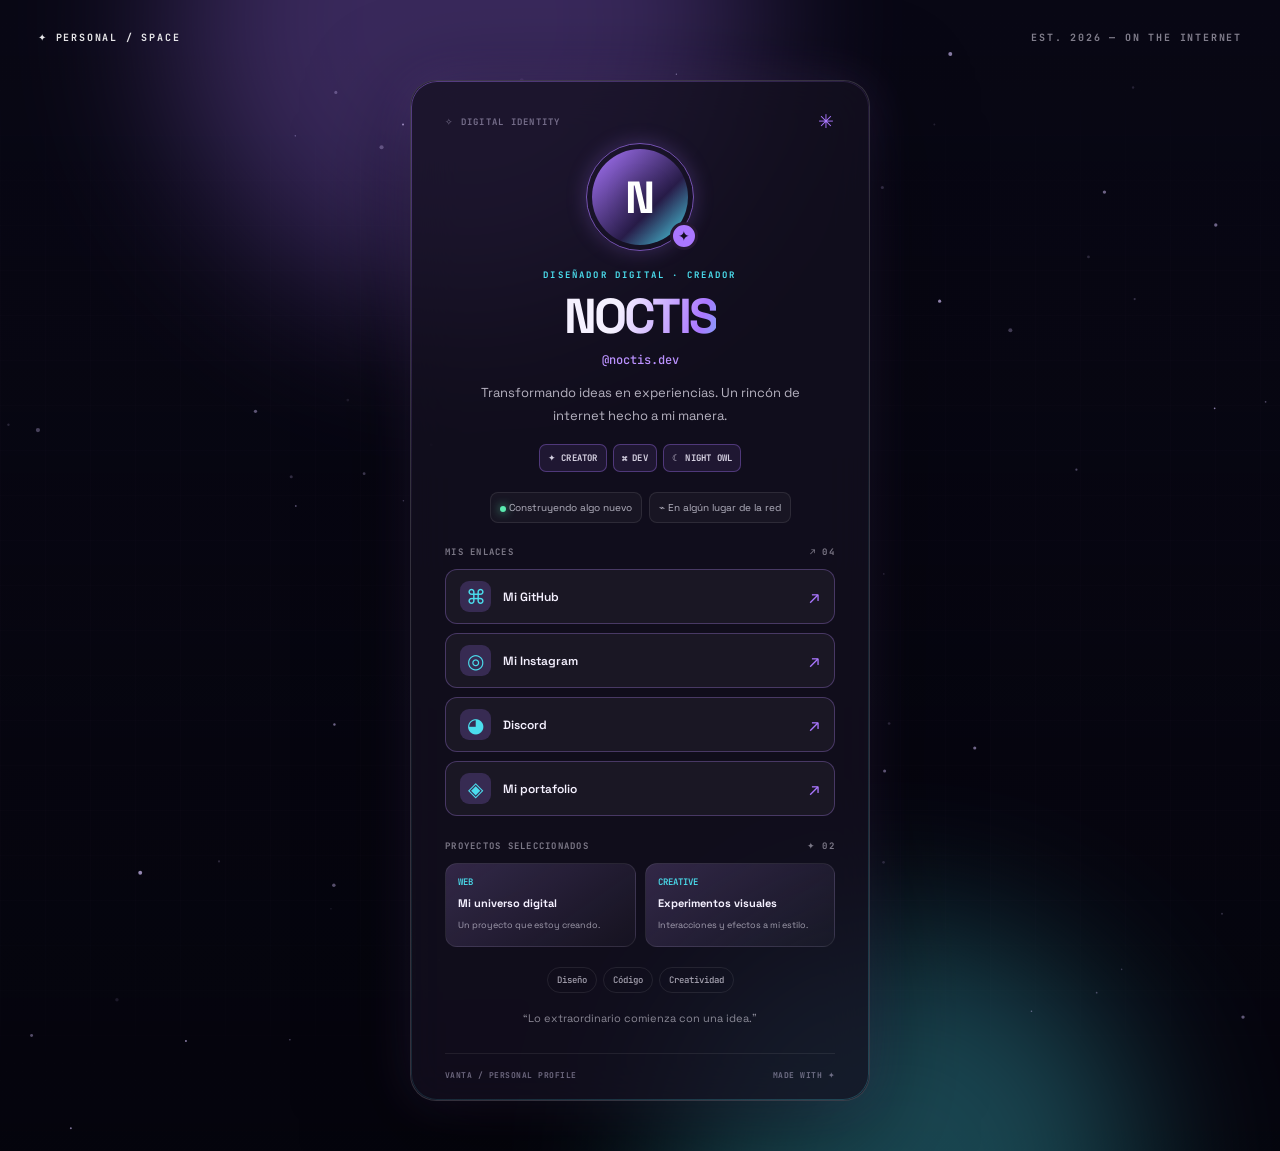
==== index.html @ fd4ee0ab "Add files via upload" ====
<!doctype html>
<html lang="es">
<head>
  <meta charset="utf-8">
  <meta name="viewport" content="width=device-width, initial-scale=1">
  <meta name="theme-color" content="#080714">
  <meta name="description" content="Un espacio personal de diseño y enlaces.">
  <title>NOCTIS — Mi espacio</title>
  <link rel="preconnect" href="https://fonts.googleapis.com">
  <link rel="preconnect" href="https://fonts.gstatic.com" crossorigin>
  <link href="https://fonts.googleapis.com/css2?family=DM+Sans:wght@400;500;600;700;800&family=Space+Grotesk:wght@400;500;600;700&family=JetBrains+Mono:wght@400;500;600;700&display=swap" rel="stylesheet">
  <link rel="stylesheet" href="styles.css">
</head>
<body class="public-page">
  <main id="profile-root" aria-label="Perfil personalizado"></main>
  <script src="profile.js"></script>
  <script>
    fetch('./config.json', {cache:'no-store'})
      .then(response => { if (!response.ok) throw Error('config.json no disponible'); return response.json(); })
      .then(config => ProfileStudio.render(document.getElementById('profile-root'), config, {mode:'public'}))
      .catch(() => ProfileStudio.render(document.getElementById('profile-root'), ProfileStudio.defaults, {mode:'public'}));
  </script>
</body>
</html>
---- styles.css ----
/* VANTA STUDIO — estilo original, sin assets de guns.lol */
:root{font-family:'DM Sans',sans-serif;color:#eeedf8;background:#090810;font-synthesis:none;font-smooth:always;}
*{box-sizing:border-box}
html,body{margin:0;min-height:100%;}
button,input,select,textarea{font:inherit}
button{cursor:pointer}
a{text-decoration:none;color:inherit}
:focus-visible{outline:2px solid #b59afc;outline-offset:4px}
.public-page{background:#080714}
.profile-host{width:100%;height:100%;}
.profile-stage{--accent:#aa77ff;--accent-2:#4bdded;--canvas-bg:#080714;--profile-text:#f5f1ff;--glass-alpha:.76;--glass-blur:22px;--card-radius:26px;position:relative;isolation:isolate;min-height:100vh;width:100%;display:flex;align-items:center;justify-content:center;flex-direction:column;overflow:hidden;padding:80px 22px 50px;background:var(--canvas-bg);color:var(--profile-text);font-family:'Space Grotesk',sans-serif}
.profile-stage[data-font='mono']{font-family:'JetBrains Mono',monospace}
.profile-stage[data-font='sans']{font-family:'DM Sans',sans-serif}
.scene-bg{position:absolute;inset:0;z-index:-5;background-position:center;background-size:cover;filter:brightness(.8)}
.scene-bg:after{content:'';position:absolute;inset:0;background:linear-gradient(180deg,transparent 0%,rgba(2,2,8,.24) 46%,rgba(2,2,8,.55))}
.scene-media{position:absolute;inset:0;width:100%;height:100%;object-fit:cover}
.orb{position:absolute;border-radius:50%;filter:blur(80px);z-index:-4;opacity:.3;pointer-events:none;animation:orbFloat 16s ease-in-out infinite alternate}
.orb-one{width:580px;height:580px;top:-270px;left:calc(50% - 470px);background:var(--accent)}
.orb-two{width:480px;height:480px;right:calc(50% - 500px);bottom:-260px;background:var(--accent-2);animation-delay:-8s}
.no-orbs .orb{display:none}
.scene-grid{position:absolute;inset:0;z-index:-3;opacity:.16;pointer-events:none;background-image:linear-gradient(rgba(221,207,255,.06) 1px,transparent 1px),linear-gradient(90deg,rgba(221,207,255,.06) 1px,transparent 1px);background-size:45px 45px;mask-image:linear-gradient(to bottom,transparent,black 22%,black 80%,transparent)}
.particles-canvas{position:absolute;inset:0;width:100%;height:100%;z-index:-1;pointer-events:none}
.cursor-layer{position:absolute;inset:0;pointer-events:none;z-index:6;overflow:hidden}
.cursor-spark{position:absolute;width:8px;height:8px;border:1px solid var(--accent);background:var(--accent-2);border-radius:50%;box-shadow:0 0 18px var(--accent)}
.profile-hud{position:absolute;top:31px;left:38px;right:38px;display:flex;align-items:center;justify-content:space-between;gap:18px;letter-spacing:.18em;font:700 10px 'JetBrains Mono',monospace;color:rgba(245,241,255,.64)}
.hud-logo{color:rgba(255,255,255,.9)}.hud-secondary{opacity:.8}
.profile-card{position:relative;width:100%;max-width:460px;padding:28px 34px 20px;border-radius:var(--card-radius);border:1px solid rgba(255,255,255,.15);background:rgba(20,17,32,var(--glass-alpha));backdrop-filter:blur(var(--glass-blur));-webkit-backdrop-filter:blur(var(--glass-blur));box-shadow:0 25px 100px rgba(0,0,0,.53),0 0 50px color-mix(in srgb,var(--accent) 15%,transparent);transition:transform .25s ease,box-shadow .25s ease;z-index:2}
.profile-stage[data-layout='wide'] .profile-card{max-width:670px}
.profile-stage.no-glow .profile-card{box-shadow:0 22px 80px rgba(0,0,0,.50)}
.profile-card:before{content:'';position:absolute;inset:0;pointer-events:none;border-radius:inherit;padding:1px;background:linear-gradient(145deg,color-mix(in srgb,var(--accent) 65%,transparent),transparent 36%,color-mix(in srgb,var(--accent-2) 35%,transparent));-webkit-mask:linear-gradient(#fff 0 0) content-box,linear-gradient(#fff 0 0);-webkit-mask-composite:xor;mask-composite:exclude;opacity:.65}
.card-topbar,.block-label,.card-footer{display:flex;justify-content:space-between;align-items:center;gap:10px;font:700 9px 'JetBrains Mono',monospace;letter-spacing:.14em;color:rgba(230,220,255,.44)}
.corner-cross{font-size:19px;color:var(--accent);font-weight:400}
.profile-heading{text-align:center;padding-top:9px}
.avatar-outer{width:108px;height:108px;margin:0 auto 18px;padding:5px;border:1px solid color-mix(in srgb,var(--accent) 65%,transparent);border-radius:50%;box-shadow:0 0 20px color-mix(in srgb,var(--accent) 25%,transparent);position:relative}
.avatar-face{width:100%;height:100%;border-radius:inherit;overflow:hidden;background:linear-gradient(135deg,var(--accent),#281c49 62%,var(--accent-2));display:flex;align-items:center;justify-content:center}
.avatar-face img{height:100%;width:100%;object-fit:cover}
.avatar-initial{font-weight:700;color:white;font-size:45px;text-shadow:0 2px 20px rgba(0,0,0,.25)}
.avatar-spark{position:absolute;right:-5px;bottom:0;background:var(--accent);color:#130d20;width:28px;height:28px;border:3px solid #241831;border-radius:50%;display:grid;place-items:center;font-size:14px}
.profile-subtitle{font:700 9px 'JetBrains Mono',monospace;letter-spacing:.24em;color:var(--accent-2);text-transform:uppercase;margin-bottom:8px}
.profile-name{font-size:clamp(35px,5vw,49px);line-height:1.12;letter-spacing:-.055em;font-weight:700;margin:0;display:inline-block;text-wrap:balance}
.profile-stage[data-title='shine'] .profile-name{background:linear-gradient(105deg,var(--profile-text) 15%,var(--accent) 37%,var(--accent-2) 50%,var(--profile-text) 65%);background-size:250% auto;background-clip:text;color:transparent;animation:titleShine 7s linear infinite}
.profile-stage[data-title='neon'] .profile-name{text-shadow:0 0 12px var(--accent),0 0 36px color-mix(in srgb,var(--accent) 45%,transparent)}
.profile-stage[data-title='glitch'] .profile-name{animation:glitch 4.5s infinite}
.profile-stage.no-gradient .profile-name{background:none;color:var(--profile-text)}
.profile-username{font:500 12px 'JetBrains Mono',monospace;color:color-mix(in srgb,var(--accent) 80%,#ffffff);margin:8px 0 14px}
.profile-bio{max-width:360px;margin:0 auto 17px;white-space:pre-line;color:color-mix(in srgb,var(--profile-text) 72%,transparent);font-size:13px;line-height:1.75}
.profile-badges{display:flex;flex-wrap:wrap;gap:6px;justify-content:center;margin:0 0 20px}
.profile-badge{font:700 9px 'JetBrains Mono',monospace;letter-spacing:.025em;border:1px solid color-mix(in srgb,var(--accent) 35%,transparent);padding:7px 8px;border-radius:7px;background:color-mix(in srgb,var(--accent) 10%,transparent);color:color-mix(in srgb,var(--profile-text) 85%,transparent)}
.profile-info{display:flex;flex-wrap:wrap;align-items:center;justify-content:center;gap:7px;font-size:10px;margin:4px 0 23px;color:rgba(239,237,250,.73)}
.profile-info>span{border:1px solid rgba(255,255,255,.09);border-radius:8px;padding:8px 9px;background:rgba(255,255,255,.035)}
.online-dot,.live-dot,.status-indicator{display:inline-block;vertical-align:middle;flex-shrink:0;width:6px;height:6px;background:#5bebb0;border-radius:100%;box-shadow:0 0 10px rgba(91,235,176,.9)}
.block-label{margin:20px 0 11px;color:color-mix(in srgb,var(--profile-text) 47%,transparent)}
.profile-links{display:grid;grid-template-columns:1fr;gap:9px}
.profile-stage[data-layout='wide'] .profile-links{grid-template-columns:repeat(2,minmax(0,1fr))}
.profile-link{min-width:0;display:flex;align-items:center;gap:12px;border:1px solid color-mix(in srgb,var(--accent) 25%,rgba(255,255,255,.05));background:rgba(255,255,255,.045);padding:11px 14px;border-radius:12px;min-height:53px;transition:transform .2s,border-color .2s,background .2s;color:var(--profile-text)}
.profile-link:hover,.profile-link:focus-visible{border-color:var(--accent);background:color-mix(in srgb,var(--accent) 17%,rgba(40,36,61,.6));transform:translateY(-2px)}
.profile-stage[data-buttons='solid'] .profile-link{background:color-mix(in srgb,var(--accent) 32%,rgba(19,15,36,.85))}
.profile-stage[data-buttons='outline'] .profile-link{background:transparent;border-color:color-mix(in srgb,var(--accent) 65%,transparent)}
.link-symbol{width:31px;height:31px;border-radius:9px;display:grid;place-items:center;background:color-mix(in srgb,var(--accent) 17%,rgba(40,34,60,.45));color:var(--accent-2);font:700 20px 'Space Grotesk',sans-serif}
.link-text{flex:1;overflow:hidden;text-overflow:ellipsis;white-space:nowrap;font-weight:600;font-size:12px}.link-arrow{color:var(--accent);font-size:18px}
.project-label{margin-top:24px}.project-grid{display:grid;grid-template-columns:repeat(2,minmax(0,1fr));gap:9px}
.project-tile{display:flex;flex-direction:column;gap:8px;border-radius:12px;padding:12px 12px 14px;background:linear-gradient(145deg,color-mix(in srgb,var(--accent) 15%,rgba(255,255,255,.055)),rgba(255,255,255,.022));border:1px solid rgba(255,255,255,.075);transition:transform .2s,border-color .2s;min-width:0}
a.project-tile:hover{transform:translateY(-2px);border-color:var(--accent)}.project-tile strong{font-size:11px;line-height:1.3}.project-tile small{font-size:9px;line-height:1.5;color:color-mix(in srgb,var(--profile-text) 60%,transparent)}.project-tag{font:600 9px 'JetBrains Mono',monospace;color:var(--accent-2)}
.skills-row{display:flex;flex-wrap:wrap;justify-content:center;gap:6px;margin:20px 0 5px}.skill-chip{font:500 9px 'JetBrains Mono',monospace;border:1px solid rgba(255,255,255,.13);border-radius:40px;padding:6px 9px;opacity:.65}
.profile-quote{color:color-mix(in srgb,var(--profile-text) 53%,transparent);font-size:11px;font-style:italic;text-align:center;line-height:1.6;margin:17px 0 0}
.music-player{display:flex;gap:12px;align-items:center;background:rgba(7,5,15,.37);border:1px solid rgba(255,255,255,.09);border-radius:12px;margin-top:18px;padding:10px 12px}.music-disc{display:grid;place-items:center;border:2px solid color-mix(in srgb,var(--accent) 50%,transparent);border-radius:50%;height:37px;width:37px;font-size:21px;color:var(--accent)}.spinning{animation:spin 2s linear infinite}.song-meta{flex:1;min-width:0;display:flex;flex-direction:column;gap:3px}.song-meta strong{font-size:11px;overflow:hidden;text-overflow:ellipsis;white-space:nowrap}.song-meta small{font:500 8px 'JetBrains Mono',monospace;letter-spacing:.13em;opacity:.5}.music-button{border:0;background:var(--accent);color:#15101c;width:31px;height:31px;border-radius:50%;font-size:13px;font-weight:700}.music-player audio{display:none}
.local-clock{text-align:center;margin:16px 0 0;font:10px 'JetBrains Mono',monospace;color:var(--accent-2)}
.card-footer{margin-top:25px;padding-top:16px;border-top:1px solid rgba(255,255,255,.075);font-size:8px;letter-spacing:.06em}
.profile-stage[data-alignment='left'] .profile-heading{text-align:left}.profile-stage[data-alignment='left'] .avatar-outer{margin-left:0}.profile-stage[data-alignment='left'] .profile-bio{margin-left:0}.profile-stage[data-alignment='left'] .profile-badges,.profile-stage[data-alignment='left'] .profile-info,.profile-stage[data-alignment='left'] .skills-row{justify-content:flex-start}.profile-stage[data-alignment='left'] .profile-quote{text-align:left}
.intro-screen{position:absolute;inset:0;z-index:15;background:rgba(5,4,13,.92);backdrop-filter:blur(20px);display:grid;place-items:center;transition:opacity .5s ease}.intro-leaving{opacity:0;pointer-events:none}.intro-content{text-align:center;padding:25px}.intro-mark{font-size:60px;color:var(--accent);text-shadow:0 0 50px var(--accent);margin-bottom:25px}.intro-heading{font:700 clamp(20px,4vw,32px) 'Space Grotesk';letter-spacing:.08em}.intro-content p{opacity:.6;font-size:12px}.intro-button{background:var(--accent);border:0;padding:15px 22px;border-radius:12px;color:#120c1e;font-weight:800;margin-top:15px}
.profile-stage.is-preview{min-height:650px;padding:72px 16px 45px}.profile-stage.is-preview .profile-card{max-width:min(460px,100%);padding:23px 22px 17px}.profile-stage.is-preview[data-layout='wide'] .profile-card{max-width:min(620px,100%)}.profile-stage.is-preview .profile-hud{left:19px;right:19px;top:19px;font-size:8px}.profile-stage.is-preview .avatar-outer{width:85px;height:85px}.profile-stage.is-preview .profile-name{font-size:35px}.profile-stage.is-preview .profile-bio{font-size:11px}.profile-stage.is-preview .hud-secondary{display:none}.profile-stage.is-preview .profile-link{min-height:46px;padding:8px}.profile-stage.is-preview .card-footer{font-size:7px}
@keyframes titleShine{to{background-position:250% center}}@keyframes spin{to{transform:rotate(360deg)}}@keyframes orbFloat{to{transform:translate(130px,85px) scale(.88)}}@keyframes glitch{0%,91%,100%{text-shadow:none;transform:translate(0)}92%{text-shadow:2px 0 var(--accent),-2px 0 var(--accent-2);transform:translate(2px)}94%{text-shadow:-2px 0 var(--accent),2px 0 var(--accent-2);transform:translate(-2px)}96%{text-shadow:none;transform:translate(0)}}

/* EDITOR */
.editor-page{font-family:'DM Sans',sans-serif;background:#0a0911;color:#efecf8}
.studio-shell{min-height:100vh;display:grid;grid-template-columns:235px minmax(0,1fr)}
.studio-sidebar{position:sticky;top:0;height:100vh;display:flex;flex-direction:column;background:#100f18;border-right:1px solid #24212d;padding:26px 14px 20px}
.studio-brand{display:flex;gap:12px;align-items:center;padding:5px 15px 35px}.brand-logo{width:37px;height:37px;border-radius:12px;background:#9f73f6;box-shadow:0 0 25px rgba(159,115,246,.32);display:grid;place-items:center;font-size:26px;color:#171021}.studio-brand b{display:block;letter-spacing:.19em;font-size:15px}.studio-brand small{display:block;margin-top:3px;font:600 8px 'JetBrains Mono',monospace;letter-spacing:.06em;color:#7e788d}
.sidebar-caption{font:700 9px 'JetBrains Mono',monospace;letter-spacing:.13em;color:#686371;padding:0 17px 13px}.studio-nav{display:flex;flex-direction:column;gap:5px}.nav-item{display:flex;align-items:center;gap:13px;text-align:left;padding:12px 15px;border:1px solid transparent;border-radius:10px;background:none;color:#9995a5;font-size:12px;font-weight:700;transition:.2s}.nav-item>span{font-size:18px;min-width:20px;text-align:center;color:#87819d}.nav-item:hover{background:#201b2b;color:#fff}.nav-item.active{color:#e7d7ff;background:linear-gradient(90deg,#382449,#241a2e);border-color:#5e3e73}.nav-item.active>span{color:#bd93fd}
.sidebar-bottom{margin-top:auto;border-top:1px solid #25212c;padding:22px 14px 0;font-size:10px;color:#aaa6b4;line-height:1.9}.sidebar-bottom small{display:block;color:#77717f;font-size:10px}.status-indicator{margin-right:8px}
.studio-workspace{min-width:0}.studio-header{height:72px;background:#0e0d16;border-bottom:1px solid #25212e;display:flex;justify-content:space-between;align-items:center;gap:15px;padding:0 30px}.crumbs{font:700 10px 'JetBrains Mono',monospace;letter-spacing:.08em;color:#8e889c}.crumbs span{color:#514b59;margin:0 9px}.crumbs b{color:#d6cfdd}.header-actions{display:flex;align-items:center;gap:10px}.draft-status{font-size:10px;color:#8f8a9c;white-space:nowrap}.ui-btn{border:1px solid #4b405c;border-radius:10px;padding:10px 14px;color:#f6efff;background:#211b2d;font-size:11px;font-weight:800;white-space:nowrap;display:inline-flex;align-items:center;justify-content:center;gap:8px;transition:filter .2s,transform .2s}.ui-btn:hover{filter:brightness(1.2);transform:translateY(-1px)}.ui-btn.primary{background:#a579fa;border-color:#a579fa;color:#180b2c}.ui-btn.ghost{background:transparent;border-color:#373140;color:#d2ccd9}.ui-btn.secondary{background:#30223e;border-color:#644574}
.studio-main{display:grid;grid-template-columns:minmax(330px,550px) minmax(400px,1fr);max-width:1560px;margin:0 auto;gap:35px;padding:40px 38px 75px}.edit-pane{min-width:0}.section-topline{font:700 9px 'JetBrains Mono',monospace;letter-spacing:.13em;color:#9c7ec9}.section-topline span{margin:0 8px}.edit-pane h1{font-size:clamp(24px,3vw,35px);font-weight:800;letter-spacing:-.045em;margin:16px 0 8px}.title-dot{color:#a778ff}.section-description{font-size:12px;color:#928c9d;line-height:1.65;margin:0 0 31px}
.editor-fields{display:flex;flex-direction:column;gap:18px}.edit-group{border:1px solid #2d2935;border-radius:16px;background:#12111b;padding:20px 21px}.group-head{display:flex;align-items:center;justify-content:space-between;gap:10px;margin-bottom:17px}.group-head h2{font-size:13px;font-weight:800;margin:0}.group-head span{font:700 9px 'JetBrains Mono',monospace;color:#9c77cb}.group-desc{font-size:11px;color:#858090;margin:-5px 0 17px;line-height:1.65}.field{display:flex;flex-direction:column;gap:7px;margin:13px 0}.field:last-child{margin-bottom:0}.field label,.field-label{font-size:11px;font-weight:700;color:#d3cede}.field small{color:#726d7e;font-size:10px;line-height:1.5}.field input:not([type='checkbox']):not([type='color']):not([type='range']),.field textarea,.field select,.collection-item input:not([type="checkbox"]),.collection-item select{outline:none;width:100%;border:1px solid #302c3b;border-radius:9px;padding:11px 12px;background:#1a1824;color:#f4effc;font-size:11px;min-height:39px;transition:border-color .2s}.field input:focus,.field textarea:focus,.field select:focus,.collection-item input:focus{border-color:#a678ed!important}.field textarea{resize:vertical;min-height:80px;line-height:1.5}.field select{appearance:auto}.field-grid{display:grid;grid-template-columns:repeat(2,minmax(0,1fr));gap:0 13px}.field input[type='range']{width:100%;accent-color:#b081fe;cursor:pointer}.range-head{display:flex;align-items:center;justify-content:space-between}.range-head output{color:#a98bcc;font:700 10px 'JetBrains Mono',monospace}.color-input-wrap{display:flex;align-items:center;gap:9px}.color-input-wrap input[type='color']{width:40px;height:38px;flex-shrink:0;border:1px solid #37313f;padding:3px;border-radius:10px;background:#24202d;cursor:pointer}.color-input-wrap code{font:600 11px 'JetBrains Mono',monospace;color:#b4acbf}
.toggle-row{display:flex;align-items:center;justify-content:space-between;gap:10px;padding:13px 0;border-bottom:1px solid #292632}.toggle-row:last-child{border:0;padding-bottom:0}.toggle-row strong{display:block;font-size:11px}.toggle-row small{display:block;margin-top:5px;color:#837d8b;font-size:10px;line-height:1.45}.toggle-row input[type='checkbox'],.collection-visible{appearance:none;width:36px;height:21px;border-radius:30px;flex-shrink:0;position:relative;background:#393541;border:1px solid #4a4255;cursor:pointer;transition:.2s}.toggle-row input[type='checkbox']:before,.collection-visible:before{content:'';position:absolute;left:3px;top:3px;background:#aaa4b6;width:13px;height:13px;border-radius:50%;transition:.2s}.toggle-row input:checked,.collection-visible:checked{background:#9f70ef;border-color:#ad85fb}.toggle-row input:checked:before,.collection-visible:checked:before{left:18px;background:white}
.preset-grid{display:grid;grid-template-columns:repeat(3,1fr);gap:8px}.preset{height:72px;display:flex;flex-direction:column;align-items:flex-start;justify-content:flex-end;padding:10px;border:1px solid #3a3443;border-radius:11px;font:700 10px 'JetBrains Mono',monospace;color:#fff;text-shadow:0 1px 8px #000}.preset.active{border-color:#d6b8ff;box-shadow:inset 0 0 0 1px #d6b8ff}.preset[data-preset='nebula']{background:linear-gradient(125deg,#0a0619,#8054d6,#35b6ce)}.preset[data-preset='ember']{background:linear-gradient(125deg,#150810,#d1526c,#eaa04d)}.preset[data-preset='frost']{background:linear-gradient(125deg,#071824,#2787cc,#a5edff)}.preset[data-preset='forest']{background:linear-gradient(125deg,#071810,#257d66,#c0ffcc)}.preset[data-preset='mono']{background:linear-gradient(125deg,#0b0b0f,#393946,#dedee9)}.preset[data-preset='sunset']{background:linear-gradient(125deg,#1e0c24,#b14f9e,#f0ae7c)}
.collection-list{display:flex;flex-direction:column;gap:10px}.collection-item{background:#191622;border:1px solid #34303b;border-radius:12px;padding:13px}.item-top{display:flex;align-items:center;justify-content:space-between;gap:8px;margin-bottom:10px}.item-top strong{font:600 10px 'JetBrains Mono',monospace;color:#bdb5cd}.item-actions{display:flex;align-items:center;gap:5px}.small-icon-btn{height:27px;min-width:28px;background:#272331;color:#c3b5d2;border:1px solid #403746;border-radius:7px;font-size:13px}.small-icon-btn:hover{background:#382c48}.small-icon-btn.danger{color:#ffa9b1}.collection-grid{display:grid;grid-template-columns:minmax(0,1fr) minmax(0,1fr);gap:8px}.collection-item input:not([type="checkbox"]),.collection-item select{min-height:36px!important}.collection-item .full{grid-column:1/-1}.collection-item label{font-size:9px;color:#87818f;display:flex;flex-direction:column;gap:6px}.add-item{border:1px dashed #6a4d80;background:#1c1628;color:#d0b7f0;border-radius:10px;padding:12px;font-size:11px;font-weight:700;width:100%;margin-top:10px}.add-item:hover{background:#342243}.code-help{font:10px 'JetBrains Mono',monospace;background:#1a1627;color:#a8a0b7;border:1px solid #373144;padding:13px;border-radius:9px;line-height:1.7}.editor-bottom{margin-top:26px;display:flex;align-items:center;gap:15px}.editor-bottom span{font-size:10px;color:#777180;line-height:1.5}.action-stack{display:flex;flex-wrap:wrap;gap:9px}.editor-help{font-size:11px;line-height:1.85;color:#aaa2b6}.editor-help strong{color:#ede8f5}
.preview-pane{min-width:0;align-self:start;position:sticky;top:24px}.preview-header{display:flex;justify-content:space-between;align-items:center;gap:10px;margin:0 0 13px;padding:0 2px;font:800 10px 'JetBrains Mono',monospace;color:#ded8e7;letter-spacing:.08em}.preview-header small{margin-left:10px;font-size:9px;color:#736c80;letter-spacing:0}.live-dot{margin-right:7px}.preview-devices{display:flex;gap:5px;background:#16131e;border:1px solid #302a39;border-radius:8px;padding:3px}.device-button{background:none;color:#7f788e;border:0;border-radius:6px;width:27px;height:26px;font-size:17px}.device-button.active{background:#393049;color:#e5d0ff}.preview-outer{background:#1a1821;padding:8px;border:1px solid #332e3d;border-radius:17px;box-shadow:0 25px 65px rgba(0,0,0,.26)}.preview-window{width:100%;height:min(75vh,790px);min-height:500px;overflow:auto;background:#080714;border-radius:11px;scrollbar-width:thin;scrollbar-color:#6c517e #191321;transition:width .25s;margin:0 auto}.preview-window.mobile-view{width:min(100%,375px)}.preview-note{text-align:center;font-size:10px;color:#77717e;margin-top:12px;line-height:1.5}.preview-note code{font-family:'JetBrains Mono',monospace;color:#ae85ed}
.toast{position:fixed;right:25px;bottom:25px;z-index:99;background:#30203e;border:1px solid #8555a7;padding:13px 18px;border-radius:12px;box-shadow:0 10px 30px rgba(0,0,0,.25);color:#f2e9fc;font-size:12px;opacity:0;pointer-events:none;transform:translateY(14px);transition:.25s}.toast.show{opacity:1;transform:translateY(0)}
@media(max-width:1200px){.studio-main{grid-template-columns:minmax(320px,1fr) minmax(380px,1fr);gap:24px;padding:28px 22px 60px}.studio-shell{grid-template-columns:205px minmax(0,1fr)}.studio-sidebar{padding-left:8px;padding-right:8px}.studio-header{padding:0 20px}}
@media(max-width:990px){.studio-main{display:flex;flex-direction:column-reverse;padding:27px 26px 60px}.preview-pane{position:static;width:100%}.preview-window{height:460px;min-height:460px}.edit-pane{width:100%}.editor-fields{max-width:750px}}
@media(max-width:700px){.studio-shell{display:block}.studio-sidebar{height:auto;position:relative;padding:15px 15px 8px;border-right:0;border-bottom:1px solid #292330}.studio-brand{padding:0 0 12px}.sidebar-caption,.sidebar-bottom{display:none}.studio-nav{flex-direction:row;overflow-x:auto;padding-bottom:8px}.nav-item{flex-shrink:0;padding:9px 11px;font-size:10px}.nav-item>span{font-size:13px;min-width:10px}.studio-header{height:auto;min-height:66px;flex-wrap:wrap;padding:12px 17px}.draft-status{display:none}.header-actions{margin-left:auto}.studio-main{padding:22px 15px 50px}.profile-hud{left:17px;right:17px;top:20px;font-size:8px}.hud-secondary{display:none}.profile-card{padding:22px 22px 17px}.profile-stage{padding:72px 14px 42px}.profile-stage[data-layout='wide'] .profile-links{grid-template-columns:1fr}.profile-info{font-size:9px}.preview-window{height:425px;min-height:425px}.preview-header small{display:none}}
@media(max-width:480px){.field-grid{grid-template-columns:1fr}.preset-grid{grid-template-columns:repeat(2,1fr)}.collection-grid{grid-template-columns:1fr}.collection-item .full{grid-column:auto}.profile-name{font-size:36px}.profile-hud{font-size:7px}.project-grid{grid-template-columns:1fr}.profile-stage.is-preview .profile-card{padding:20px 15px}.studio-main{padding-left:10px;padding-right:10px}.edit-group{padding:15px}.ui-btn{padding:9px 10px}.crumbs{font-size:9px}}
@media(prefers-reduced-motion:reduce){*,*:before,*:after{animation-duration:.01ms!important;transition-duration:.01ms!important;scroll-behavior:auto!important}}
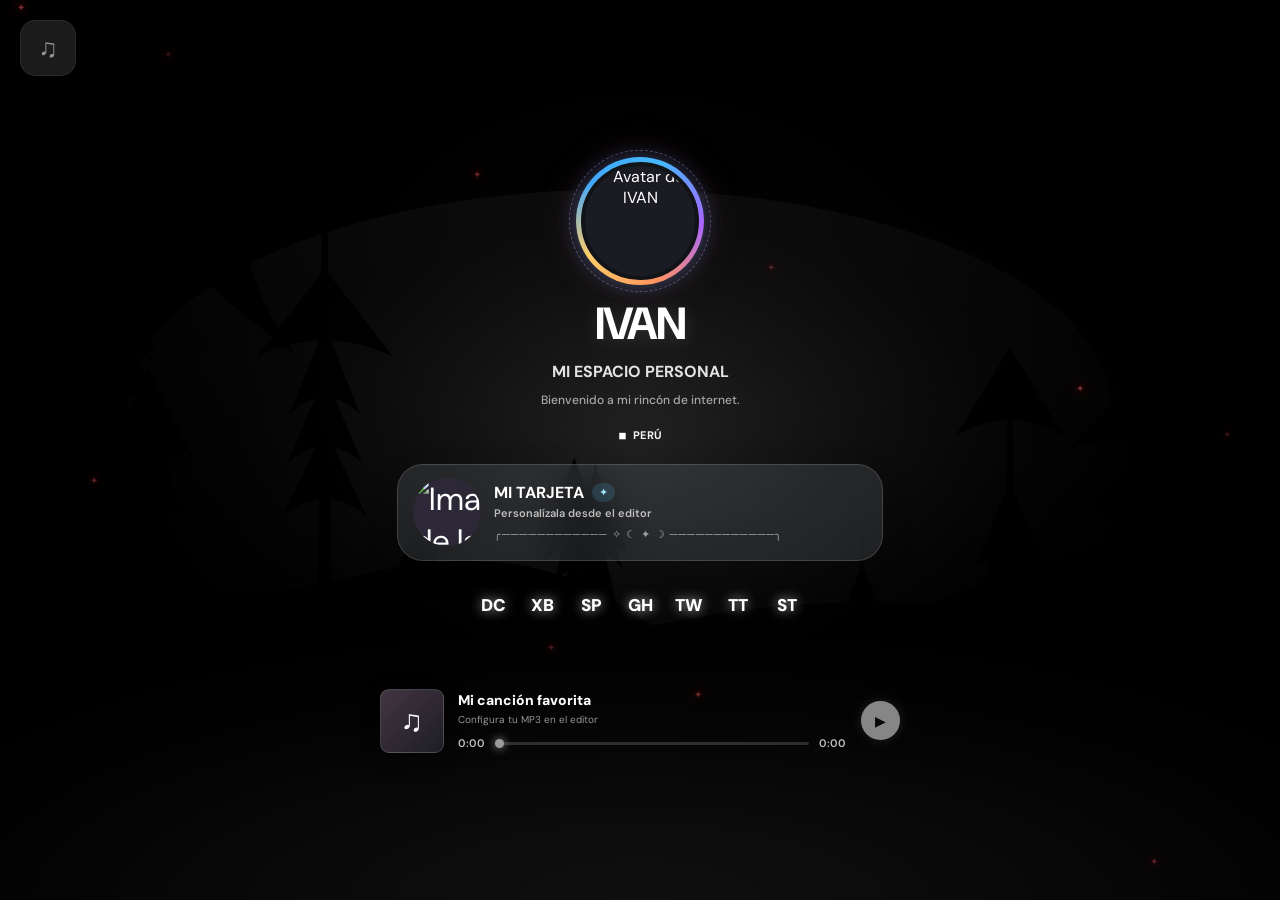
==== commit 357d45e3: "Add files via upload" ====
--- a/index.html
+++ b/index.html
@@ -10,10 +10,12 @@
   <link rel="preconnect" href="https://fonts.gstatic.com" crossorigin>
   <link href="https://fonts.googleapis.com/css2?family=DM+Sans:wght@400;500;600;700;800&family=Space+Grotesk:wght@400;500;600;700&family=JetBrains+Mono:wght@400;500;600;700&display=swap" rel="stylesheet">
   <link rel="stylesheet" href="styles.css">
+  <link rel="stylesheet" href="forest.css">
 </head>
 <body class="public-page">
   <main id="profile-root" aria-label="Perfil personalizado"></main>
   <script src="profile.js"></script>
+  <script src="forest.js"></script>
   <script>
     fetch('./config.json', {cache:'no-store'})
       .then(response => { if (!response.ok) throw Error('config.json no disponible'); return response.json(); })
--- a/forest.css
+++ b/forest.css
@@ -0,0 +1,37 @@
+/* Modo bosque nocturno: una alternativa de perfil de pantalla completa. */
+.forest-stage{--forest-accent:#ffffff;--forest-color:#f7f7f7;--forest-blur:20px;--forest-alpha:.22;--forest-radius:24px;position:relative;isolation:isolate;display:flex;align-items:center;justify-content:center;box-sizing:border-box;min-height:100svh;width:100%;overflow:hidden;background:#08090b;color:var(--forest-color);font-family:'DM Sans',sans-serif;padding:100px 18px 90px}
+.forest-stage[data-font='space']{font-family:'Space Grotesk',sans-serif}.forest-stage[data-font='mono']{font-family:'JetBrains Mono',monospace}
+.forest-backdrop{position:absolute;inset:0;z-index:-4;background-color:#121318;background-image:url("./forest-fallback.svg");background-position:center center;background-size:cover;filter:grayscale(1) brightness(.54) contrast(1.22);transform:scale(1.025)}
+.forest-video{position:absolute;inset:0;width:100%;height:100%;object-fit:cover}
+.forest-overlay{pointer-events:none;position:absolute;inset:0;z-index:-3;background:radial-gradient(ellipse 38% 49% at 50% 43%,rgba(15,15,18,.1),rgba(0,0,0,.46) 90%),linear-gradient(180deg,rgba(0,0,0,.41) 0%,rgba(0,0,0,.34) 45%,rgba(0,0,0,.75) 100%)}
+.forest-fog{pointer-events:none;position:absolute;z-index:-2;left:-20%;bottom:-28%;height:55%;width:140%;filter:blur(74px);opacity:.21;background:radial-gradient(ellipse,rgba(214,213,220,.45),transparent 64%);animation:forest-breathe 19s ease-in-out infinite alternate}
+.forest-particles{position:absolute;inset:0;pointer-events:none;overflow:hidden;z-index:1}.forest-particle{position:absolute;font-size:10px;color:#e95155;text-shadow:0 0 8px #e00,0 0 15px #ed1f3e;animation:forest-fall 18s linear infinite;will-change:transform}
+.forest-column{position:relative;z-index:2;width:min(100%,560px);margin:0 auto;display:flex;align-items:center;flex-direction:column;text-align:center}
+.forest-avatar{position:relative;display:grid;place-items:center;width:128px;height:128px;margin:0 0 15px;border-radius:50%;padding:5px;background:conic-gradient(from 20deg,#45b8ff,#a765ff,#ff935e,#ffce69,#42a7fc,#45b8ff);box-shadow:0 0 20px rgba(112,151,255,.35),0 0 48px rgba(251,140,153,.12);animation:forest-aura 9s linear infinite}
+.forest-avatar:after{content:'';position:absolute;inset:-7px;border-radius:50%;border:1px dashed rgba(205,171,255,.35)}
+.forest-avatar-img{width:100%;height:100%;border:4px solid #111317;object-fit:cover;border-radius:50%;background:#1b1b24}
+.forest-avatar-letter{display:grid;place-items:center;background:#20222b;border:4px solid #111317;border-radius:50%;width:100%;height:100%;font-size:50px;font-weight:800}
+.forest-name{font-size:clamp(35px,5vw,45px);letter-spacing:-.055em;font-weight:800;margin:0;line-height:1.08;color:#fff;text-shadow:0 2px 18px rgba(255,255,255,.15)}
+.forest-subtitle{font-size:clamp(12px,2vw,16px);font-weight:700;margin:11px 0 0;color:rgba(255,255,255,.88);line-height:1.45}
+.forest-bio{font-size:12px;font-weight:500;color:rgba(255,255,255,.62);line-height:1.5;margin:8px 0 0;max-width:460px}
+.forest-location{display:flex;align-items:center;gap:6px;margin:18px 0 0;font-size:11px;font-weight:750;text-transform:uppercase;color:#f4f4f4;letter-spacing:.02em}.forest-location-pin{font-size:12px;color:#fff;transform:rotate(45deg)}
+.forest-status{margin:7px 0 0;font-size:10px;color:rgba(255,255,255,.6)}
+.forest-friend{width:min(100%,486px);min-height:97px;display:flex;align-items:center;gap:13px;text-align:left;margin:21px auto 0;padding:13px 15px;background:rgba(180,185,200,.15);border:1px solid rgba(255,255,255,.15);border-radius:var(--forest-radius);backdrop-filter:blur(var(--forest-blur));-webkit-backdrop-filter:blur(var(--forest-blur));box-shadow:0 9px 35px rgba(0,0,0,.1)}
+.forest-friend-avatar{width:68px;height:68px;flex-shrink:0;border-radius:50%;overflow:hidden;background:#2d2837;display:grid;place-items:center;font-size:32px}.forest-friend-avatar img{width:100%;height:100%;object-fit:cover}.forest-friend-info{min-width:0;flex:1}.forest-friend-head{display:flex;align-items:center;gap:8px;font-size:16px;line-height:1.2}.forest-friend-head strong{overflow:hidden;text-overflow:ellipsis;white-space:nowrap}.forest-friend-badge{font-size:11px;color:#9fe6ff;background:rgba(81,194,247,.17);padding:3px 7px;border-radius:12px}.forest-friend-message{font-size:11px;font-weight:600;color:rgba(255,255,255,.7);margin:4px 0 7px}.forest-friend-decoration{font-size:11px;white-space:nowrap;overflow:hidden;color:rgba(255,255,255,.56);letter-spacing:1px}
+.forest-socials{display:flex;align-items:center;justify-content:center;flex-wrap:wrap;gap:18px;margin-top:26px;width:100%;padding:0 10px}
+.forest-social{display:grid;place-items:center;width:31px;height:36px;color:#fff;transition:transform .18s,filter .18s;filter:drop-shadow(0 0 6px rgba(255,255,255,.72));outline-offset:5px}
+.forest-social:hover,.forest-social:focus-visible{transform:translateY(-4px) scale(1.1);filter:drop-shadow(0 0 12px rgba(255,255,255,.95))}
+.forest-brand{width:30px;height:30px;object-fit:contain;filter:brightness(0) invert(1)}.forest-icon-fallback{font-size:17px;font-weight:900;color:#fff}
+.forest-clock{font-size:11px;letter-spacing:.12em;color:#d0d0d0;margin-top:20px}
+.forest-player{width:min(100%,520px);display:grid;grid-template-columns:64px minmax(0,1fr) 40px;align-items:center;column-gap:14px;margin-top:66px;text-align:left}
+.forest-album{width:64px;height:64px;display:grid;place-items:center;background:linear-gradient(135deg,#433543,#1d1d24);border:1px solid rgba(255,255,255,.15);border-radius:9px;overflow:hidden;color:#fff;font-size:30px;box-shadow:0 3px 20px rgba(0,0,0,.4)}.forest-album img{width:100%;height:100%;object-fit:cover}
+.forest-track{min-width:0}.forest-track-name{display:block;font-size:14px;font-weight:800;white-space:nowrap;overflow:hidden;text-overflow:ellipsis}.forest-track-artist{font-size:10px;display:block;color:rgba(255,255,255,.58);margin-top:4px;white-space:nowrap;overflow:hidden;text-overflow:ellipsis}
+.forest-progress{display:flex;align-items:center;gap:8px;margin-top:10px}.forest-time{font-size:11px;font-weight:600;color:rgba(255,255,255,.74);font-variant-numeric:tabular-nums}.forest-seek{appearance:none;-webkit-appearance:none;min-width:0;flex:1;width:100%;height:3px;border-radius:999px;outline:none;background:linear-gradient(to right,#fff var(--progress,0%),rgba(255,255,255,.27) var(--progress,0%));cursor:pointer}.forest-seek::-webkit-slider-thumb{-webkit-appearance:none;width:9px;height:9px;border-radius:50%;background:#fff;box-shadow:0 0 10px #fff}.forest-seek::-moz-range-thumb{width:9px;height:9px;border-radius:50%;background:#fff;border:0}.forest-seek:disabled{cursor:default;opacity:.6}
+.forest-player-controls{display:grid;place-items:center}.forest-play{width:39px;height:39px;border:0;border-radius:50%;color:#111;background:#fff;font-size:14px;font-weight:800;box-shadow:0 0 12px rgba(255,255,255,.25)}.forest-play:disabled{opacity:.52;cursor:not-allowed}
+.forest-sound{position:absolute;z-index:4;top:20px;left:20px;width:56px;height:56px;border-radius:15px;background:rgba(255,255,255,.19);border:1px solid rgba(255,255,255,.12);color:#fff;font-size:26px;backdrop-filter:blur(14px);display:grid;place-items:center}.forest-sound:disabled{opacity:.58;cursor:not-allowed}
+.forest-intro{position:absolute;inset:0;z-index:7;background:rgba(5,5,8,.89);backdrop-filter:blur(16px);display:flex;align-items:center;justify-content:center;flex-direction:column;gap:12px}.forest-intro-button{background:#fff;color:#141414;border:0;border-radius:40px;padding:18px 35px;font-weight:900;letter-spacing:.09em}.forest-intro p{color:#aaa;font-size:12px}
+.forest-no-glow .forest-social{filter:none}.forest-no-glow .forest-avatar{box-shadow:none}
+.forest-stage.forest-preview{min-height:650px;padding:70px 12px 66px}.forest-preview .forest-avatar{width:89px;height:89px}.forest-preview .forest-name{font-size:31px}.forest-preview .forest-subtitle{font-size:11px}.forest-preview .forest-bio{font-size:10px}.forest-preview .forest-location{font-size:9px;margin-top:10px}.forest-preview .forest-friend{padding:10px;min-height:70px;margin-top:15px}.forest-preview .forest-friend-avatar{width:50px;height:50px}.forest-preview .forest-friend-head{font-size:12px}.forest-preview .forest-friend-decoration{font-size:8px}.forest-preview .forest-socials{gap:13px;margin-top:19px}.forest-preview .forest-brand{width:23px;height:23px}.forest-preview .forest-social{width:25px;height:27px}.forest-preview .forest-player{margin-top:35px;grid-template-columns:45px minmax(0,1fr) 33px;gap:9px}.forest-preview .forest-album{width:45px;height:45px}.forest-preview .forest-track-name{font-size:11px}.forest-preview .forest-sound{width:37px;height:37px;left:12px;top:12px;font-size:18px}
+@keyframes forest-aura{50%{box-shadow:0 0 27px rgba(147,123,255,.56),0 0 52px rgba(255,160,120,.2)}}@keyframes forest-breathe{to{transform:translateX(10%) scale(1.04);opacity:.32}}@keyframes forest-fall{to{transform:translate(-70px,150px) rotate(120deg)}}
+@media(max-width:600px){.forest-stage{padding:88px 17px 70px;min-height:100svh}.forest-avatar{width:108px;height:108px}.forest-name{font-size:36px}.forest-subtitle{font-size:13px}.forest-socials{gap:12px}.forest-brand{width:26px;height:26px}.forest-friend-avatar{width:57px;height:57px}.forest-friend{padding:10px}.forest-friend-head{font-size:14px}.forest-player{margin-top:45px;grid-template-columns:52px minmax(0,1fr) 36px;gap:9px}.forest-album{width:52px;height:52px}.forest-track-name{font-size:12px}.forest-sound{width:43px;height:43px;left:12px;top:12px;font-size:22px}}
+@media(prefers-reduced-motion:reduce){.forest-avatar,.forest-fog,.forest-particle{animation:none!important}}
